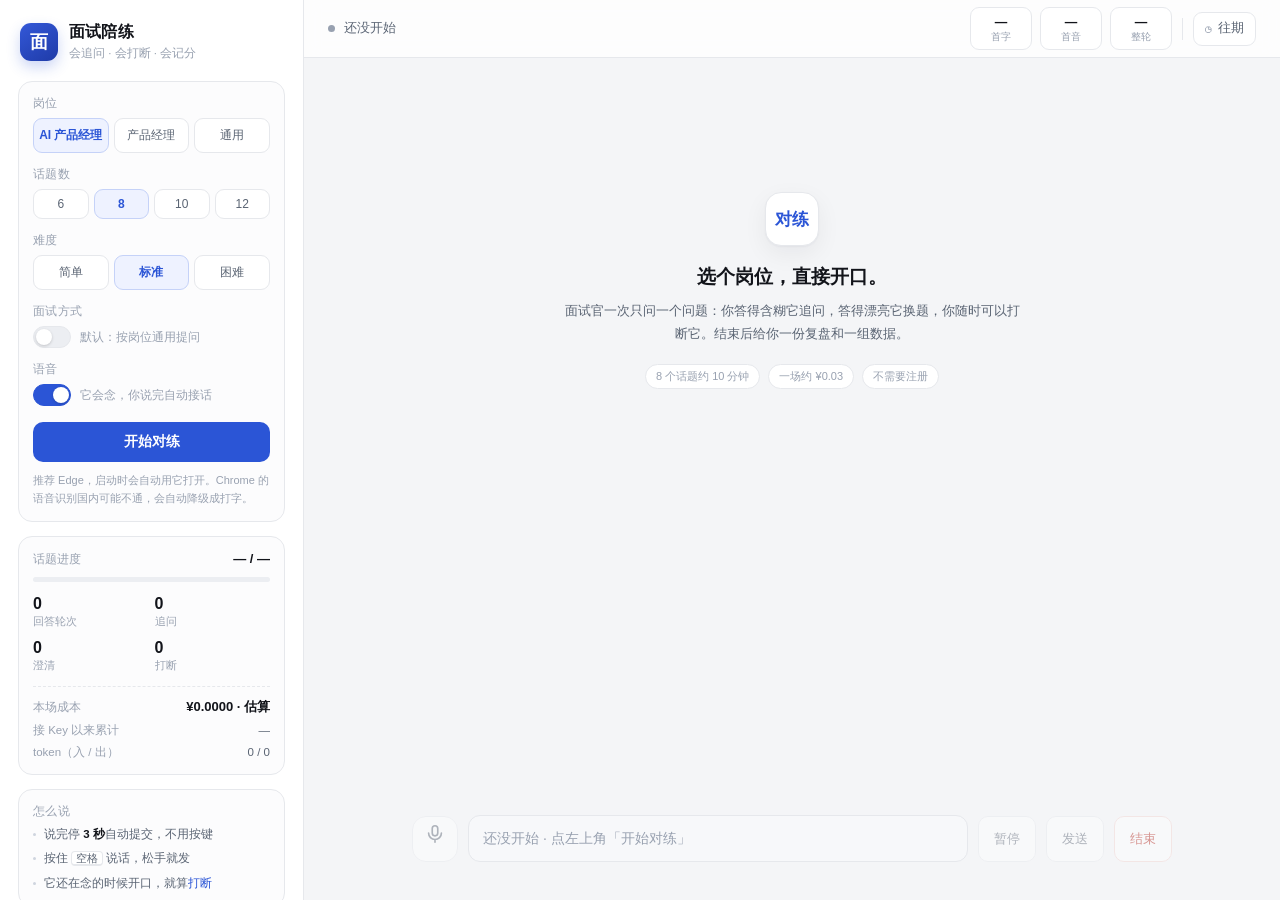
==== web/index.html @ 2a536692 "feat: 可选「按简历面试」——上传或粘贴简历，面试官从简历里挑项目追问 - 首页加「面试方式」开关，默认关；打开才显示上传区（.docx/.txt/.md 或粘贴正文） - server: 新增 " ====
<!DOCTYPE html>
<html lang="zh-CN">
<head>
<meta charset="utf-8">
<meta name="viewport" content="width=device-width, initial-scale=1">
<title>面试陪练 · 会追问、会打断、会记分</title>
<link rel="stylesheet" href="style.css">
</head>
<body>
<div class="app">

  <aside class="side">
    <div class="brand">
      <div class="logo">面</div>
      <div class="brand-txt">
        <h1>面试陪练</h1>
        <p>会追问 · 会打断 · 会记分</p>
      </div>
    </div>

    <section class="card" id="setupCard">
      <div class="lab">岗位</div>
      <div class="seg" id="roleSeg" data-value="ai_pm">
        <button data-v="ai_pm" class="on">AI 产品经理</button>
        <button data-v="pm">产品经理</button>
        <button data-v="general">通用</button>
      </div>

      <div class="lab">话题数</div>
      <div class="seg tiny" id="roundSeg" data-value="8">
        <button data-v="6">6</button>
        <button data-v="8" class="on">8</button>
        <button data-v="10">10</button>
        <button data-v="12">12</button>
      </div>

      <div class="lab">难度</div>
      <div class="seg" id="levelSeg" data-value="normal">
        <button data-v="easy">简单</button>
        <button data-v="normal" class="on">标准</button>
        <button data-v="hard">困难</button>
      </div>

      <div class="lab">面试方式</div>
      <div class="row">
        <button class="switch" id="resumeSwitch" aria-label="按简历面试"><span></span></button>
        <span class="hint2" id="resumeHint">默认：按岗位通用提问</span>
      </div>
      <div class="resume-box" id="resumeBox" hidden>
        <label class="resume-drop" id="resumeDrop">
          <input type="file" id="resumeFile" accept=".docx,.txt,.md" hidden>
          <b>选简历文件</b>
          <span>.docx / .txt / .md　PDF 请先另存为 .docx</span>
        </label>
        <textarea id="resumePaste" rows="4" placeholder="也可以把简历正文粘贴到这里……"></textarea>
        <div class="resume-meta" id="resumeMeta">还没读到内容</div>
      </div>

      <div class="lab">语音</div>
      <div class="row">
        <button class="switch on" id="voiceSwitch" aria-label="语音开关"><span></span></button>
        <span class="hint2" id="voiceHint">它会念，你说完自动接话</span>
      </div>

      <button class="primary" id="startBtn">开始对练</button>
      <p class="fine">推荐 Edge，启动时会自动用它打开。Chrome 的语音识别国内可能不通，会自动降级成打字。</p>
    </section>

    <section class="card metrics">
      <div class="mrow">
        <span>话题进度</span>
        <b id="mQ">— / —</b>
      </div>
      <div class="bar"><i id="mBar"></i></div>
      <div class="grid2">
        <div><b id="mTurns">0</b><i>回答轮次</i></div>
        <div><b id="mProbe">0</b><i>追问</i></div>
        <div><b id="mClarify">0</b><i>澄清</i></div>
        <div><b id="mInterrupt">0</b><i>打断</i></div>
      </div>
      <div class="costline">
        <span>本场成本</span>
        <b id="mCost">¥0.0000</b>
      </div>
      <div class="costline sub">
        <span>接 Key 以来累计</span>
        <b id="mSpend">—</b>
      </div>
      <div class="costline sub">
        <span>token（入 / 出）</span>
        <b id="mTokens">0 / 0</b>
      </div>
    </section>

    <section class="card tips">
      <div class="lab">怎么说</div>
      <ul>
        <li>说完停 <b>3 秒</b>自动提交，不用按键</li>
        <li>按住 <kbd>空格</kbd> 说话，松手就发</li>
        <li>它还在念的时候开口，就算<span class="em">打断</span></li>
      </ul>
    </section>

    <div class="spacer"></div>
    <div class="foot">
      <span class="dot" id="modeDot"></span>
      <span id="modeText">检测中…</span>
    </div>
  </aside>

  <main class="stage">
    <header class="top">
      <div class="status">
        <span class="pulse" id="pulse"></span>
        <span id="statusText">还没开始</span>
      </div>
      <div class="top-right">
        <div class="hud">
          <div class="chip"><b id="hudFirst">—</b><i>首字</i></div>
          <div class="chip"><b id="hudAudio">—</b><i>首音</i></div>
          <div class="chip"><b id="hudTotal">—</b><i>整轮</i></div>
        </div>
        <span class="top-div"></span>
        <button class="hist-btn" id="histBtn" title="往期复盘">
          <span class="hist-ico">◷</span>
          <span class="hist-lab">往期</span>
          <span class="hist-n" id="histCount"></span>
        </button>
      </div>
    </header>

    <div class="chat" id="chat">
      <div class="empty" id="empty">
        <div class="empty-mark">对练</div>
        <h2>选个岗位，直接开口。</h2>
        <p>面试官一次只问一个问题：你答得含糊它追问，答得漂亮它换题，你随时可以打断它。结束后给你一份复盘和一组数据。</p>
        <div class="empty-tips">
          <span>8 个话题约 10 分钟</span>
          <span>一场约 ¥0.03</span>
          <span>不需要注册</span>
        </div>
      </div>
    </div>

    <div class="composer" id="composer">
      <button class="mic" id="micBtn" title="点一下开始说（也可以按住空格）" disabled>
        <svg viewBox="0 0 24 24" width="22" height="22" fill="none" stroke="currentColor" stroke-width="1.8" stroke-linecap="round">
          <rect x="9" y="3" width="6" height="11" rx="3"/><path d="M5 11a7 7 0 0 0 14 0M12 18v3"/>
        </svg>
        <span class="ring"></span>
      </button>
      <div class="inputwrap">
        <textarea id="textInput" rows="1" placeholder="还没开始 · 点左上角「开始对练」" autocomplete="off" disabled></textarea>
      </div>
      <button class="ghost" id="pauseBtn" title="暂停 / 继续整场对练（按一下冻结，再按一下接着来）" disabled>暂停</button>
      <button class="ghost" id="sendBtn" disabled>发送</button>
      <button class="ghost danger" id="endBtn" disabled>结束</button>
    </div>

    <div class="tipbar" id="tipbar"></div>
  </main>
</div>

<div class="modal" id="modal" hidden>
  <div class="modal-card">
    <button class="close" id="closeModal" aria-label="关闭">×</button>
    <div class="modal-body">
    <div class="report-head">
      <div class="score-ring" id="scoreRing"><span id="scoreNum">—</span><i>分</i></div>
      <div class="report-title">
        <h3 id="reportVerdict">复盘</h3>
        <p id="reportSub">—</p>
      </div>
    </div>

    <div class="two">
      <div>
        <h4>三条优势</h4>
        <ul id="strengths"></ul>
      </div>
      <div>
        <h4>三条改进</h4>
        <ol id="improvements"></ol>
      </div>
    </div>

    <h4>本场数据</h4>
    <table class="tbl" id="reportTable"></table>

    <div id="samplesWrap" hidden>
      <h4>逐题：他问的、你怎么答的、可以怎么答</h4>
      <div class="samples" id="samples"></div>
    </div>

    <div id="transcriptWrap" hidden>
      <h4>对话回顾</h4>
      <div class="turns" id="transcript"></div>
    </div>
    </div>

    <div class="actions">
      <button class="primary" id="againBtn">再练一场</button>
      <button class="ghost" id="downloadBtn">下载复盘 .md</button>
    </div>
  </div>
</div>

<div class="modal" id="histModal" hidden>
  <div class="modal-card hist-card">
    <button class="close" id="closeHist" aria-label="关闭">×</button>
    <h3 class="hist-title">往期复盘</h3>
    <p class="hist-desc">每一场都存了复盘和对话，点一场看当时怎么答的。</p>
    <div class="hist-list" id="histList"></div>
  </div>
</div>

<script src="app.js"></script>
</body>
</html>
---- web/style.css ----
:root {
  --bg: #f4f5f7;
  --panel: #ffffff;
  --line: #e6e8ec;
  --line-2: #eef0f3;
  --ink: #12141a;
  --ink2: #5a6473;
  --ink3: #98a1b0;
  --accent: #2b55d6;
  --accent-soft: #eef2ff;
  --amber: #a16207;
  --amber-bg: #fef7e0;
  --violet: #6d28d9;
  --violet-bg: #f4ecff;
  --green: #067a5b;
  --green-bg: #e3f7ef;
  --gray: #4b5563;
  --gray-bg: #eef0f3;
  --red: #b42318;
  --shadow: 0 1px 2px rgba(16, 24, 40, .04), 0 8px 24px rgba(16, 24, 40, .06);
}

* { box-sizing: border-box; }

html, body { height: 100%; }

body {
  margin: 0;
  background: var(--bg);
  color: var(--ink);
  font-family: -apple-system, BlinkMacSystemFont, "Segoe UI", "PingFang SC",
    "Microsoft YaHei", "Hiragino Sans GB", sans-serif;
  font-size: 14px;
  -webkit-font-smoothing: antialiased;
}

button { font-family: inherit; cursor: pointer; }
h1, h2, h3, h4, p { margin: 0; }

.app {
  display: grid;
  grid-template-columns: 304px minmax(0, 1fr);
  grid-template-rows: minmax(0, 1fr);
  height: 100vh;
  height: 100dvh;
  overflow: hidden;
}

/* ---------------------------------------------------------------- 侧栏 */

.side {
  background: var(--panel);
  border-right: 1px solid var(--line);
  padding: 20px 18px 16px;
  display: flex;
  flex-direction: column;
  gap: 14px;
  overflow-y: auto;
}

.brand { display: flex; align-items: center; gap: 11px; padding: 2px 2px 6px; }

.logo {
  width: 38px; height: 38px; border-radius: 11px;
  background: linear-gradient(145deg, #3358d8, #1f3ba8);
  color: #fff; font-size: 18px; font-weight: 600;
  display: grid; place-items: center;
  box-shadow: 0 6px 14px rgba(43, 85, 214, .24);
}

.brand-txt h1 { font-size: 16px; font-weight: 650; letter-spacing: .2px; }
.brand-txt p { font-size: 11.5px; color: var(--ink3); margin-top: 3px; }

.card {
  background: #fcfcfd;
  border: 1px solid var(--line);
  border-radius: 14px;
  padding: 14px;
}

.lab {
  font-size: 11.5px;
  color: var(--ink3);
  margin: 0 0 7px;
  letter-spacing: .3px;
}
.lab:not(:first-child) { margin-top: 14px; }

.seg { display: grid; grid-template-columns: repeat(3, 1fr); gap: 5px; }
.seg.tiny { grid-template-columns: repeat(4, 1fr); }

.seg button {
  border: 1px solid var(--line);
  background: #fff;
  color: var(--ink2);
  border-radius: 9px;
  padding: 8px 4px;
  font-size: 12px;
  transition: .16s;
  white-space: nowrap;
}
.seg button:hover { border-color: #c9d2e6; color: var(--ink); }
.seg button.on {
  background: var(--accent-soft);
  border-color: #c5d2f8;
  color: var(--accent);
  font-weight: 600;
}
.seg.tiny button { padding: 7px 0; }

.row { display: flex; align-items: center; gap: 9px; }

.switch {
  width: 38px; height: 22px; border-radius: 99px;
  border: 1px solid var(--line); background: #eceef2;
  position: relative; padding: 0; transition: .18s;
  flex: none;
}
.switch span {
  position: absolute; top: 2px; left: 2px;
  width: 16px; height: 16px; border-radius: 50%;
  background: #fff; box-shadow: 0 1px 3px rgba(0, 0, 0, .18);
  transition: .18s;
}
.switch.on { background: var(--accent); border-color: var(--accent); }
.switch.on span { left: 19px; }

.hint2 { font-size: 11.5px; color: var(--ink3); line-height: 1.4; }

/* 简历模式：关着时完全不占位置，打开才展开上传区 */
.resume-box { margin-top: 8px; }
.resume-drop {
  display: block; border: 1px dashed #cfd7e6; border-radius: 10px;
  padding: 10px 12px; text-align: center; cursor: pointer;
  background: #fafbfd; transition: border-color .15s, background .15s;
}
.resume-drop:hover { border-color: var(--accent); background: var(--accent-soft); }
.resume-drop b { display: block; font-size: 12.5px; color: var(--ink); font-weight: 600; }
.resume-drop span { display: block; margin-top: 3px; font-size: 11px; color: var(--ink3); line-height: 1.5; }
#resumePaste {
  width: 100%; margin-top: 8px; border: 1px solid var(--line); border-radius: 10px;
  padding: 9px 10px; font-family: inherit; font-size: 12.5px; line-height: 1.6;
  color: var(--ink); background: #fff; resize: vertical; min-height: 76px; box-sizing: border-box;
}
#resumePaste::placeholder { color: var(--ink3); }
#resumePaste:focus { outline: none; border-color: #c3cfe8; box-shadow: 0 0 0 3px rgba(43, 85, 214, .08); }
.resume-meta { margin-top: 6px; font-size: 11px; color: var(--ink3); line-height: 1.5; }
.resume-meta.ok { color: #1a7f4b; }
.resume-meta.bad { color: #c0392b; }

.primary {
  width: 100%;
  margin-top: 16px;
  background: var(--accent);
  color: #fff;
  border: none;
  border-radius: 10px;
  padding: 11px;
  font-size: 13.5px;
  font-weight: 600;
  transition: .16s;
}
.primary:hover { background: #2449be; }
.primary:disabled { background: #b9c2d6; cursor: not-allowed; }

.fine {
  font-size: 11px;
  color: var(--ink3);
  line-height: 1.6;
  margin-top: 10px;
}

/* 指标卡 */

.metrics { background: #fcfcfd; }
.mrow { display: flex; justify-content: space-between; align-items: baseline; font-size: 12px; color: var(--ink3); }
.mrow b { color: var(--ink); font-size: 13px; font-variant-numeric: tabular-nums; }

.bar {
  height: 5px; border-radius: 99px; background: #eceef2;
  margin: 9px 0 13px; overflow: hidden;
}
.bar i { display: block; height: 100%; width: 0; background: var(--accent); border-radius: 99px; transition: width .4s ease; }

.grid2 { display: grid; grid-template-columns: 1fr 1fr; gap: 10px 6px; }
.grid2 div { display: flex; flex-direction: column; gap: 2px; }
.grid2 b { font-size: 16px; font-weight: 650; font-variant-numeric: tabular-nums; }
.grid2 i { font-size: 10.5px; color: var(--ink3); font-style: normal; }

.costline {
  display: flex; justify-content: space-between; align-items: baseline;
  margin-top: 13px; padding-top: 11px; border-top: 1px dashed var(--line);
  font-size: 11.5px; color: var(--ink3);
}
.costline b { font-size: 13px; color: var(--ink); font-variant-numeric: tabular-nums; }
.costline.sub { margin-top: 7px; padding-top: 0; border: none; }
.costline.sub b { font-size: 11.5px; color: var(--ink2); font-weight: 500; }

.spacer { flex: 1; min-height: 6px; }

.foot { display: flex; align-items: center; gap: 7px; font-size: 11px; color: var(--ink3); padding: 2px 4px; }
.dot { width: 6px; height: 6px; border-radius: 50%; background: var(--ink3); }
.dot.live { background: #12b76a; box-shadow: 0 0 0 3px rgba(18, 183, 106, .14); }
.dot.mock { background: #f79009; box-shadow: 0 0 0 3px rgba(247, 144, 9, .14); }

/* ---------------------------------------------------------------- 主区 */

.stage { display: flex; flex-direction: column; min-width: 0; min-height: 0; overflow: hidden; background: var(--bg); }

.top {
  height: 58px;
  flex: none;
  display: flex; align-items: center; justify-content: space-between;
  padding: 0 24px;
  border-bottom: 1px solid var(--line);
  background: rgba(255, 255, 255, .78);
  backdrop-filter: blur(8px);
}

.status { display: flex; align-items: center; gap: 9px; font-size: 12.5px; color: var(--ink2); }

.pulse {
  width: 7px; height: 7px; border-radius: 50%; background: var(--ink3);
  transition: .2s;
}
.pulse.on { background: #12b76a; animation: beat 1.6s infinite; }
.pulse.think { background: var(--accent); animation: beat 1s infinite; }
.pulse.rec { background: #e5484d; animation: beat .9s infinite; }
.pulse.speak { background: #12b76a; animation: beat .8s infinite; }

@keyframes beat {
  0% { box-shadow: 0 0 0 0 rgba(18, 183, 106, .4); }
  70% { box-shadow: 0 0 0 6px rgba(18, 183, 106, 0); }
  100% { box-shadow: 0 0 0 0 rgba(18, 183, 106, 0); }
}

.hud { display: flex; gap: 8px; }
.chip {
  min-width: 62px;
  background: #fff;
  border: 1px solid var(--line);
  border-radius: 9px;
  padding: 6px 10px 5px;
  text-align: center;
  line-height: 1.3;
}
.chip b { display: block; font-size: 12.5px; font-variant-numeric: tabular-nums; }
.chip i { display: block; margin-top: 1px; font-size: 9.5px; color: var(--ink3); font-style: normal; letter-spacing: .4px; }
.chip.warn b { color: var(--amber); }
.chip.bad b { color: var(--red); }

/* 对话 */

.chat {
  flex: 1;
  min-height: 0;
  overflow-y: auto;
  overscroll-behavior: contain;
  padding: 26px 24px 10px;
  scroll-behavior: smooth;
  display: flex;
  flex-direction: column;
  align-items: center;
}

.chat-inner { width: 100%; max-width: 760px; }

.empty {
  max-width: 460px;
  margin: 12vh auto 0;
  text-align: center;
  color: var(--ink2);
  width: 100%;
}
.empty-mark {
  width: 54px; height: 54px; margin: 0 auto 18px;
  border-radius: 16px; background: #fff; border: 1px solid var(--line);
  display: grid; place-items: center;
  font-size: 17px; color: var(--accent); font-weight: 600;
  box-shadow: var(--shadow);
}
.empty h2 { font-size: 19px; color: var(--ink); font-weight: 620; margin-bottom: 10px; }
.empty p { font-size: 13px; line-height: 1.75; color: var(--ink2); }
.empty-tips { display: flex; gap: 8px; justify-content: center; margin-top: 18px; flex-wrap: wrap; }
.empty-tips span {
  font-size: 11px; color: var(--ink3);
  border: 1px solid var(--line); background: #fff;
  border-radius: 99px; padding: 4px 10px;
}

.msg { display: flex; gap: 10px; margin-bottom: 20px; animation: rise .26s ease both; }
.msg.me { flex-direction: row-reverse; }

@keyframes rise {
  from { opacity: 0; transform: translateY(6px); }
  to { opacity: 1; transform: none; }
}

.avatar {
  width: 30px; height: 30px; flex: none;
  border-radius: 9px; display: grid; place-items: center;
  font-size: 11.5px; font-weight: 600;
}
.msg.agent .avatar { background: #eef1f6; color: #435066; }
.msg.me .avatar { background: var(--accent-soft); color: var(--accent); }

.col { min-width: 0; max-width: min(78%, 580px); display: flex; flex-direction: column; }
.msg.me .col { align-items: flex-end; }

.tagline { display: flex; align-items: center; gap: 7px; margin: 0 0 6px 2px; font-size: 10.5px; color: var(--ink3); }
.tag {
  font-size: 10px; padding: 2px 7px; border-radius: 99px;
  background: var(--blue-bg, var(--accent-soft)); color: var(--accent);
  letter-spacing: .3px;
}
.tag.probe { background: var(--amber-bg); color: var(--amber); }
.tag.clarify { background: var(--gray-bg); color: var(--gray); }
.tag.switch { background: var(--violet-bg); color: var(--violet); }
.tag.close { background: var(--green-bg); color: var(--green); }

.bubble {
  padding: 12px 15px;
  border-radius: 13px;
  font-size: 14.5px;
  line-height: 1.72;
  word-break: break-word;
  white-space: pre-wrap;
}
.msg.agent .bubble {
  background: #fff;
  border: 1px solid var(--line);
  border-top-left-radius: 5px;
  color: var(--ink);
}
.msg.me .bubble {
  background: var(--accent);
  color: #fff;
  border-top-right-radius: 5px;
}
.msg.me .bubble.ghosted { background: #e8ebf0; color: var(--ink2); font-style: italic; }

.bubble .caret {
  display: inline-block; width: 2px; height: 15px;
  background: var(--accent); margin-left: 2px; vertical-align: -2px;
  animation: blink 1s steps(2) infinite;
}
@keyframes blink { 50% { opacity: 0; } }

.notice {
  max-width: 760px; margin: 0 auto 16px;
  text-align: center; font-size: 11.5px; color: var(--ink3);
}
.notice b { color: var(--amber); font-weight: 600; }

/* 输入区 */

.composer {
  flex: none;
  display: flex;
  align-items: flex-end;   /* 输入框会长高，按钮贴底更稳 */
  gap: 10px;
  padding: 14px 24px 8px;
  max-width: 808px;
  width: 100%;
  margin: 0 auto;
}

.mic {
  width: 46px; height: 46px; flex: none;
  border-radius: 14px; border: 1px solid var(--line);
  background: #fff; color: var(--ink2);
  display: grid; place-items: center; position: relative;
  transition: .18s;
}
.mic:hover:not(:disabled) { border-color: #c9d2e6; color: var(--ink); }
.mic:disabled { opacity: .45; cursor: not-allowed; }
.mic.on { background: #e5484d; border-color: #e5484d; color: #fff; }
.mic.on .ring {
  position: absolute; inset: -5px; border-radius: 18px;
  border: 2px solid rgba(229, 72, 77, .35);
  animation: ripple 1.3s infinite;
}
@keyframes ripple {
  0% { transform: scale(.96); opacity: .8; }
  100% { transform: scale(1.1); opacity: 0; }
}

.inputwrap { flex: 1; min-width: 0; }
/* 用 textarea 而不是 input：一句话识别出来动辄四五十字，单行框只能看到开头，
   用户根本不知道自己后面说了什么、有没有录进去。这里让它换行、长到 4 行停住。 */
.inputwrap textarea {
  display: block;
  width: 100%;
  border: 1px solid var(--line);
  background: #fff;
  border-radius: 12px;
  padding: 12px 14px;
  font-size: 14px;
  line-height: 1.5;
  font-family: inherit;
  color: var(--ink);
  outline: none;
  transition: .16s;
  resize: none;
  min-height: 46px;
  max-height: 116px;
  overflow-y: auto;
  box-sizing: border-box;
}
.inputwrap textarea:focus { border-color: #b9c6e8; box-shadow: 0 0 0 3px rgba(43, 85, 214, .08); }
.inputwrap textarea:disabled { background: #f7f8fa; color: var(--ink3); }
.inputwrap textarea::placeholder { color: var(--ink3); }

.ghost {
  border: 1px solid var(--line);
  background: #fff;
  color: var(--ink2);
  border-radius: 10px;
  padding: 0 15px;
  height: 46px;
  font-size: 13px;
  transition: .16s;
  flex: none;
}
.ghost:hover:not(:disabled) { border-color: #c9d2e6; color: var(--ink); }
.ghost:disabled { opacity: .45; cursor: not-allowed; }
.ghost.on { background: var(--amber-bg); border-color: #f0d9a8; color: var(--amber); }
.ghost.danger { color: var(--red); border-color: #f2d4d1; }
.ghost.danger:hover:not(:disabled) { background: #fff6f5; }

.tipbar {
  flex: none;
  height: 30px;
  text-align: center;
  font-size: 11px;
  color: var(--ink3);
  padding-bottom: 8px;
  line-height: 16px;
}
.tipbar b { color: var(--ink2); font-weight: 500; }

/* 打断标记 */

.interrupt-flag {
  display: inline-flex; align-items: center; gap: 5px;
  margin-top: 8px;
  font-size: 10.5px; color: var(--amber);
  background: var(--amber-bg);
  border-radius: 99px; padding: 2px 8px;
}

/* ---------------------------------------------------------------- 复盘 */

.modal {
  position: fixed; inset: 0;
  background: rgba(18, 22, 32, .38);
  backdrop-filter: blur(3px);
  display: grid; place-items: center;
  padding: 24px;
  z-index: 50;
}
.modal[hidden] { display: none; }

.modal-card {
  background: #fff;
  width: min(760px, 100%);
  max-height: 86vh;
  display: flex;
  flex-direction: column;
  overflow: hidden;
  border-radius: 18px;
  padding: 26px 28px;
  position: relative;
  box-shadow: 0 24px 60px rgba(16, 24, 40, .22);
  animation: rise .28s ease both;
}

/* 头尾固定、中间滚动：按钮永远看得见，内容不会被压在按钮下面 */
.modal-body {
  min-height: 0;
  overflow-y: auto;
  overscroll-behavior: contain;
  padding-right: 6px;
  margin-right: -6px;
}

.close {
  position: absolute; top: 14px; right: 14px;
  width: 30px; height: 30px; border-radius: 9px;
  border: none; background: #f2f4f7; color: var(--ink2);
  font-size: 18px; line-height: 1;
}
.close:hover { background: #e8ebf0; }

.report-head { display: flex; align-items: center; gap: 18px; margin-bottom: 22px; }

.score-ring {
  width: 78px; height: 78px; flex: none;
  border-radius: 50%;
  background: conic-gradient(var(--accent) calc(var(--p, 0) * 1%), #edeff3 0);
  display: grid; place-items: center;
  position: relative;
}
.score-ring::after {
  content: ""; position: absolute; inset: 6px; background: #fff; border-radius: 50%;
}
.score-ring span {
  position: relative; z-index: 1;
  font-size: 24px; font-weight: 680; font-variant-numeric: tabular-nums;
}
.score-ring i {
  position: relative; z-index: 1; font-style: normal;
  font-size: 9px; color: var(--ink3); margin-left: 1px;
}

.report-title h3 { font-size: 17px; font-weight: 620; }
.report-title p { font-size: 11.5px; color: var(--ink3); margin-top: 5px; }

.two { display: grid; grid-template-columns: 1fr 1fr; gap: 22px; margin-bottom: 20px; }

h4 { font-size: 12px; color: var(--ink3); font-weight: 600; letter-spacing: .4px; margin-bottom: 9px; }

ul, ol { margin: 0; padding-left: 16px; font-size: 12.5px; line-height: 1.8; color: var(--ink2); }
ul li::marker { color: #12b76a; }
ol li::marker { color: var(--accent); font-weight: 600; }
ul li b, ol li b { color: var(--ink); font-weight: 600; }

.tbl { width: 100%; border-collapse: collapse; font-size: 12px; margin-bottom: 4px; }
.tbl td { padding: 7px 0; border-bottom: 1px solid var(--line-2); color: var(--ink2); }
.tbl td:last-child { text-align: right; color: var(--ink); font-variant-numeric: tabular-nums; }
.tbl tr:last-child td { border-bottom: none; }

/* 逐题参考答法：默认收起，点按钮才展开 */
.samples { display: flex; flex-direction: column; gap: 8px; }
.sample-note {
  font-size: 11.5px; line-height: 1.6; color: var(--amber);
  background: var(--amber-bg); border: 1px solid #f0d9a8;
  border-radius: 10px; padding: 8px 11px;
}
.sample-item {
  border: 1px solid var(--line);
  border-radius: 12px;
  background: #fcfcfd;
  overflow: hidden;
}
.sample-head {
  display: flex; align-items: flex-start; gap: 10px;
  width: 100%; padding: 11px 13px;
  background: none; border: none; text-align: left;
  font: inherit; cursor: pointer;
}
.sample-head:hover { background: #f7f9fc; }
.sample-q { flex: 1; min-width: 0; font-size: 12.5px; color: var(--ink); line-height: 1.55; }
.sample-cmt { display: block; margin-top: 3px; font-size: 11px; color: var(--ink3); }
.sample-toggle {
  flex: none; font-size: 11px; color: var(--accent);
  border: 1px solid #c5d2f8; background: var(--accent-soft);
  border-radius: 99px; padding: 2px 9px; white-space: nowrap;
}
.sample-body {
  padding: 0 13px 12px; font-size: 12.5px; line-height: 1.75; color: var(--ink2);
  border-top: 1px dashed var(--line);
}
.sample-body .lab2 { display: block; margin: 9px 0 4px; font-size: 10.5px; color: var(--ink3); }
.sample-body .mine { color: var(--ink3); }

.actions { display: flex; gap: 10px; margin-top: 20px; }
.actions .primary { width: auto; flex: 1; margin: 0; }
.actions .ghost { flex: none; padding: 0 18px; }

@media (max-width: 900px) {
  .app { grid-template-columns: 1fr; }
  .side { display: none; }
}

@media (max-width: 560px) {
  .top { padding: 0 14px; gap: 8px; }
  .top-right { gap: 7px; }
  .hist-lab { display: none; }
  .hist-btn { padding: 0 9px; }
  .chip { min-width: 54px; padding: 6px 6px 5px; }
  .hud { gap: 6px; }
}

/* ---------------------------------------------------------------- 往期复盘 */

/* 入口在顶栏右上角：侧栏在窄屏会整块隐藏，放顶栏才不会跟着消失 */
.top-right { display: flex; align-items: center; gap: 10px; }
.top-div { width: 1px; height: 22px; background: var(--line); }

.hist-btn {
  display: flex; align-items: center; gap: 6px;
  height: 34px;
  padding: 0 11px;
  background: #fff;
  border: 1px solid var(--line);
  border-radius: 9px;
  color: var(--ink2);
  font: inherit;
  font-size: 12.5px;
  cursor: pointer;
  transition: .16s;
}
.hist-btn:hover { border-color: #cfd6e4; color: var(--ink); background: #fbfcfe; }
.hist-btn:active { transform: translateY(.5px); }
.hist-ico { color: var(--ink3); font-size: 13px; line-height: 1; }
.hist-n {
  font-size: 11px; color: var(--ink3);
  background: var(--gray-bg); border-radius: 999px;
  min-width: 17px; padding: 1px 6px; text-align: center;
  font-variant-numeric: tabular-nums;
}
.hist-n:empty { display: none; }

.hist-card { width: min(600px, 100%); }
.hist-title { margin: 0 0 4px; font-size: 16px; }
.hist-desc { margin: 0 0 14px; font-size: 12px; color: var(--ink2); }
.hist-list { display: flex; flex-direction: column; gap: 8px; }
.hist-item {
  display: flex; align-items: center; gap: 12px;
  padding: 11px 13px;
  border: 1px solid var(--line); border-radius: 12px;
  background: #fcfcfd; cursor: pointer; text-align: left; font: inherit;
}
.hist-item:hover { border-color: #cfd6e4; background: #f7f9fc; }
.hist-item .score {
  flex: none; min-width: 38px; text-align: center;
  font-size: 15px; font-weight: 700; color: var(--accent);
  font-variant-numeric: tabular-nums;
}
.hist-item .score.none { color: var(--ink3); font-size: 12px; font-weight: 400; }
.hist-item .meta { flex: 1; min-width: 0; }
.hist-item .meta b { display: block; font-size: 12.5px; font-weight: 600; }
.hist-item .meta span { font-size: 10.5px; color: var(--ink3); }
.hist-item .verdict {
  font-size: 10.5px; color: var(--ink3); max-width: 42%;
  overflow: hidden; text-overflow: ellipsis; white-space: nowrap;
}

.turns {
  display: flex; flex-direction: column; gap: 9px;
  border-left: 2px solid var(--line-2); padding-left: 12px;
}
.turn { display: flex; gap: 10px; font-size: 12px; line-height: 1.6; }
.turn .who { flex: none; width: 38px; color: var(--ink3); font-size: 10.5px; padding-top: 2px; }
.turn .say { color: var(--ink2); }
.turn.user .say { color: var(--ink); }
.turn .act {
  flex: none; font-size: 9.5px; color: var(--ink3);
  border: 1px solid var(--line); border-radius: 6px; padding: 0 4px;
  align-self: flex-start; margin-top: 3px;
}

.modal-card .actions {
  flex: none;
  margin-top: 16px;
  padding-top: 14px;
  border-top: 1px solid var(--line-2);
}

/* ---------------------------------------------------------------- 侧栏提示 */

.tips ul {
  list-style: none;
  margin: 0; padding: 0;
  display: flex; flex-direction: column; gap: 7px;
}
.tips li {
  position: relative;
  padding-left: 11px;
  font-size: 11.5px;
  line-height: 1.5;
  color: var(--ink2);
}
.tips li::before {
  content: "";
  position: absolute; left: 0; top: 7px;
  width: 3px; height: 3px; border-radius: 50%;
  background: #cfd5df;
}
.tips b { color: var(--ink); font-weight: 600; font-variant-numeric: tabular-nums; }
.tips .em { color: var(--accent); }
.tips kbd {
  font: inherit;
  font-size: 10.5px;
  color: var(--ink2);
  background: #fff;
  border: 1px solid var(--line);
  border-bottom-width: 2px;
  border-radius: 4px;
  padding: 0 4px;
}

/* 屏幕矮的时候，侧栏优先保住设置区和指标，提示卡让位 */
@media (max-height: 840px) {
  .tips { display: none; }
}
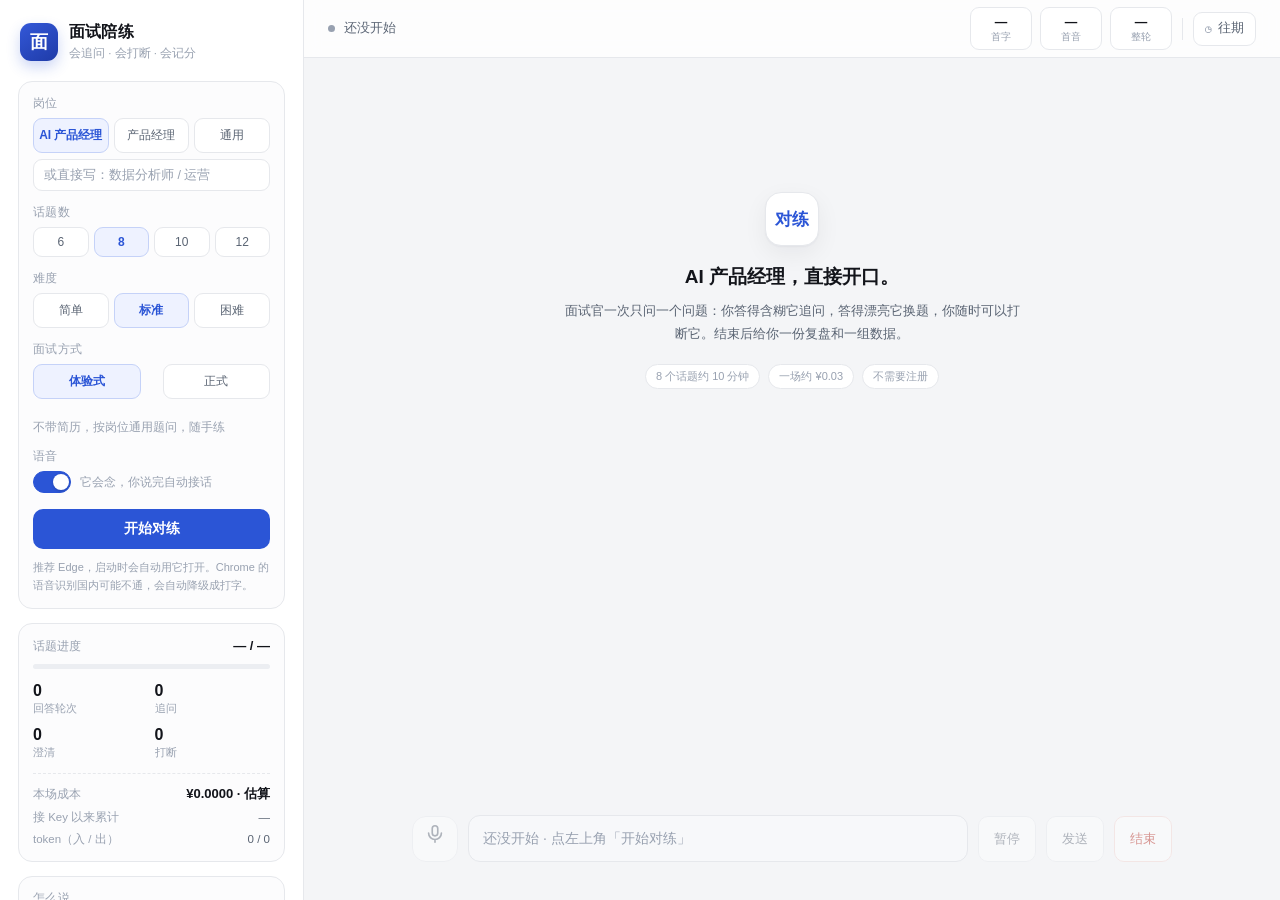
==== commit f1135eed: "feat: 岗位可自己写，面试方式拆成体验式 / 正式两档 原来那个「按简历提问」的开关，文案写着"默认：按岗位通用提问"—— 就在岗位选择下面，看着像在说岗位那排按钮不管用。而且开了关就只有两种状态" ====
--- a/web/index.html
+++ b/web/index.html
@@ -25,6 +25,8 @@
         <button data-v="pm">产品经理</button>
         <button data-v="general">通用</button>
       </div>
+      <input class="txt" id="roleInput" type="text" maxlength="16" autocomplete="off"
+             placeholder="或直接写：数据分析师 / 运营">
 
       <div class="lab">话题数</div>
       <div class="seg tiny" id="roundSeg" data-value="8">
@@ -42,10 +44,11 @@
       </div>
 
       <div class="lab">面试方式</div>
-      <div class="row">
-        <button class="switch" id="resumeSwitch" aria-label="按简历面试"><span></span></button>
-        <span class="hint2" id="resumeHint">默认：按岗位通用提问</span>
-      </div>
+      <div class="seg two" id="formSeg" data-value="casual">
+        <button data-v="casual" class="on">体验式</button>
+        <button data-v="formal">正式</button>
+      </div>
+      <p class="hint2" id="formHint">不带简历，按岗位通用题问，随手练</p>
       <div class="resume-box" id="resumeBox" hidden>
         <label class="resume-drop" id="resumeDrop">
           <input type="file" id="resumeFile" accept=".docx,.txt,.md" hidden>
@@ -132,7 +135,7 @@
     <div class="chat" id="chat">
       <div class="empty" id="empty">
         <div class="empty-mark">对练</div>
-        <h2>选个岗位，直接开口。</h2>
+        <h2><span id="emptyRole">AI 产品经理</span>，直接开口。</h2>
         <p>面试官一次只问一个问题：你答得含糊它追问，答得漂亮它换题，你随时可以打断它。结束后给你一份复盘和一组数据。</p>
         <div class="empty-tips">
           <span>8 个话题约 10 分钟</span>
--- a/web/style.css
+++ b/web/style.css
@@ -88,6 +88,7 @@
 
 .seg { display: grid; grid-template-columns: repeat(3, 1fr); gap: 5px; }
 .seg.tiny { grid-template-columns: repeat(4, 1fr); }
+.seg.two { grid-template-columns: repeat(2, 1fr); }
 
 .seg button {
   border: 1px solid var(--line);
@@ -126,6 +127,20 @@
 .switch.on span { left: 19px; }
 
 .hint2 { font-size: 11.5px; color: var(--ink3); line-height: 1.4; }
+#formHint { margin-top: 7px; }
+#formHint.on { color: var(--accent); }
+
+/* 自己写岗位：预设三个不够用时兜底，留空就还用预设 */
+.txt {
+  width: 100%; margin-top: 6px;
+  border: 1px solid var(--line); border-radius: 9px;
+  padding: 8px 10px; font-family: inherit; font-size: 12.5px;
+  color: var(--ink); background: #fff;
+  transition: border-color .15s, box-shadow .15s;
+}
+.txt::placeholder { color: var(--ink3); }
+.txt:focus { outline: none; border-color: #c3cfe8; box-shadow: 0 0 0 3px rgba(43, 85, 214, .08); }
+.txt.on { border-color: #c5d2f8; background: var(--accent-soft); }
 
 /* 简历模式：关着时完全不占位置，打开才展开上传区 */
 .resume-box { margin-top: 8px; }
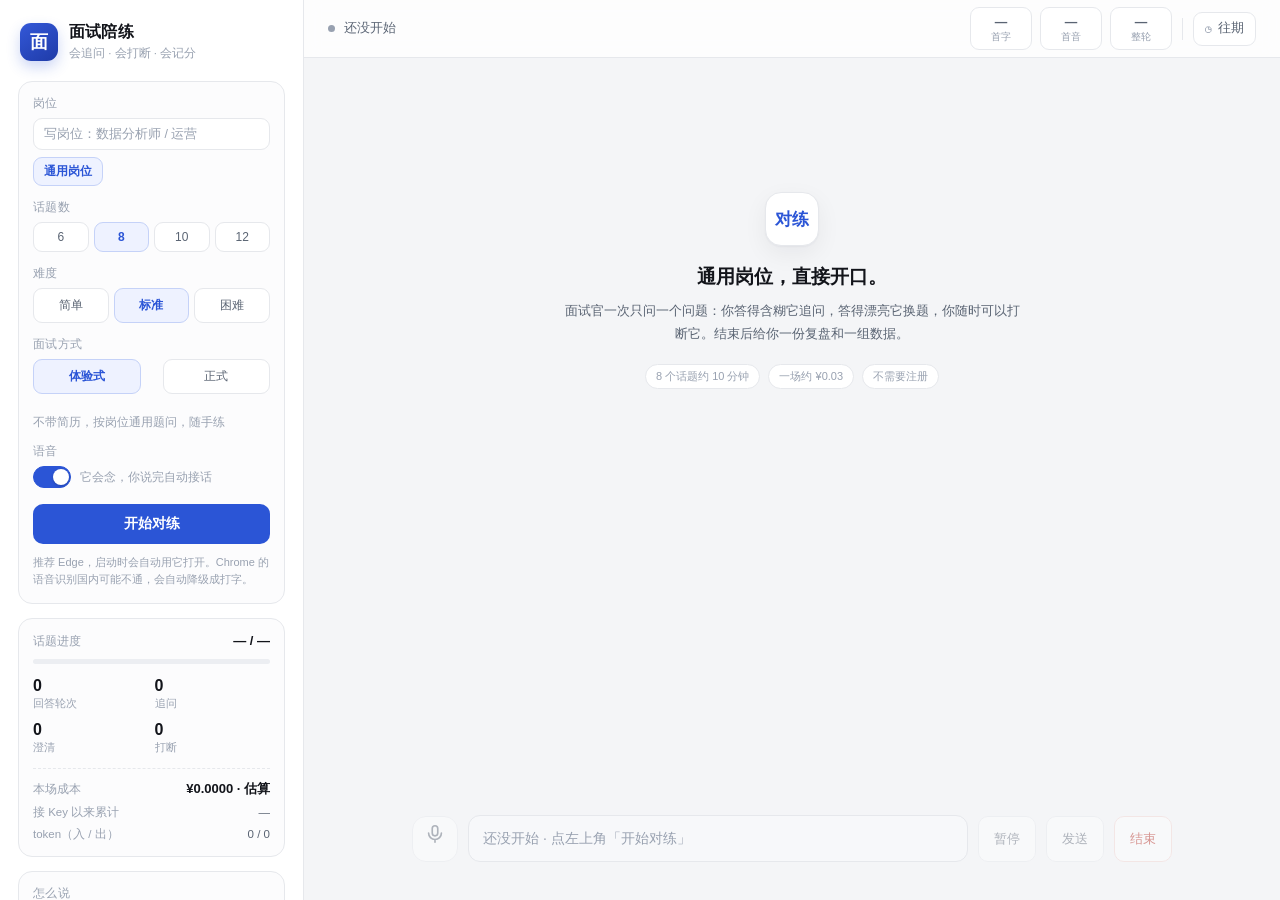
==== commit 76247849: "feat: 岗位只留「通用」+ 手写（带历史），简历支持 PDF 三个改动来自实际使用：  1) 岗位去掉 AI 产品经理 / 产品经理 两个预设    这两个按钮是给产品经理准备的，要面运营、数据分" ====
--- a/web/index.html
+++ b/web/index.html
@@ -20,13 +20,15 @@
 
     <section class="card" id="setupCard">
       <div class="lab">岗位</div>
-      <div class="seg" id="roleSeg" data-value="ai_pm">
-        <button data-v="ai_pm" class="on">AI 产品经理</button>
-        <button data-v="pm">产品经理</button>
-        <button data-v="general">通用</button>
-      </div>
-      <input class="txt" id="roleInput" type="text" maxlength="16" autocomplete="off"
-             placeholder="或直接写：数据分析师 / 运营">
+      <div class="role-line">
+        <input class="txt" id="roleInput" type="text" maxlength="16" autocomplete="off"
+               placeholder="写岗位：数据分析师 / 运营">
+        <button class="mini" id="roleHistBtn" type="button" hidden>历史</button>
+      </div>
+      <div class="role-hist" id="roleHist" hidden></div>
+      <div class="role-chips" id="roleSeg" data-value="general">
+        <button type="button" class="chip on" data-v="general">通用岗位</button>
+      </div>
 
       <div class="lab">话题数</div>
       <div class="seg tiny" id="roundSeg" data-value="8">
@@ -51,11 +53,11 @@
       <p class="hint2" id="formHint">不带简历，按岗位通用题问，随手练</p>
       <div class="resume-box" id="resumeBox" hidden>
         <label class="resume-drop" id="resumeDrop">
-          <input type="file" id="resumeFile" accept=".docx,.txt,.md" hidden>
+          <input type="file" id="resumeFile" accept=".docx,.pdf,.txt,.md,.markdown" hidden>
           <b>选简历文件</b>
-          <span>.docx / .txt / .md　PDF 请先另存为 .docx</span>
+          <span>.docx / .pdf / .txt / .md</span>
         </label>
-        <textarea id="resumePaste" rows="4" placeholder="也可以把简历正文粘贴到这里……"></textarea>
+        <textarea id="resumePaste" rows="4" placeholder="也可以把简历正文粘贴到这里……（扫描件、图片型 PDF 只能粘贴）"></textarea>
         <div class="resume-meta" id="resumeMeta">还没读到内容</div>
       </div>
 
@@ -135,7 +137,7 @@
     <div class="chat" id="chat">
       <div class="empty" id="empty">
         <div class="empty-mark">对练</div>
-        <h2><span id="emptyRole">AI 产品经理</span>，直接开口。</h2>
+        <h2><span id="emptyRole">通用岗位</span>，直接开口。</h2>
         <p>面试官一次只问一个问题：你答得含糊它追问，答得漂亮它换题，你随时可以打断它。结束后给你一份复盘和一组数据。</p>
         <div class="empty-tips">
           <span>8 个话题约 10 分钟</span>
--- a/web/style.css
+++ b/web/style.css
@@ -130,7 +130,8 @@
 #formHint { margin-top: 7px; }
 #formHint.on { color: var(--accent); }
 
-/* 自己写岗位：预设三个不够用时兜底，留空就还用预设 */
+/* 自己写岗位：想面什么岗就写什么，写不出来的先用「通用岗位」 */
+.role-line { display: flex; align-items: center; gap: 6px; }
 .txt {
   width: 100%; margin-top: 6px;
   border: 1px solid var(--line); border-radius: 9px;
@@ -138,9 +139,46 @@
   color: var(--ink); background: #fff;
   transition: border-color .15s, box-shadow .15s;
 }
+.role-line .txt { margin-top: 0; flex: 1 1 auto; min-width: 0; }
 .txt::placeholder { color: var(--ink3); }
 .txt:focus { outline: none; border-color: #c3cfe8; box-shadow: 0 0 0 3px rgba(43, 85, 214, .08); }
 .txt.on { border-color: #c5d2f8; background: var(--accent-soft); }
+
+/* 历史岗位：写过的不用再写一遍 */
+.mini {
+  flex: none; height: 33px; padding: 0 9px; border-radius: 9px;
+  border: 1px solid var(--line); background: #fff; color: var(--ink2);
+  font-family: inherit; font-size: 11.5px; cursor: pointer;
+  transition: border-color .15s, color .15s, background .15s;
+}
+.mini:hover { border-color: #c9d2e6; color: var(--ink); }
+.mini.on { background: var(--accent-soft); border-color: #c5d2f8; color: var(--accent); }
+.role-hist {
+  margin-top: 7px; display: flex; flex-wrap: wrap; gap: 5px;
+  padding: 8px 9px; border: 1px solid var(--line); border-radius: 9px; background: #fafbfd;
+}
+.role-hist[hidden] { display: none; }   /* display:flex 会盖掉 [hidden] 的默认值 */
+.role-hist .none { font-size: 11px; color: var(--ink3); }
+.role-hist button {
+  border: 1px solid #e2e8f2; background: #fff; color: var(--ink2);
+  border-radius: 999px; padding: 3px 9px; font-family: inherit;
+  font-size: 11.5px; cursor: pointer; max-width: 100%;
+  overflow: hidden; text-overflow: ellipsis; white-space: nowrap;
+}
+.role-hist button:hover { border-color: #c5d2f8; color: var(--accent); background: var(--accent-soft); }
+.role-hist .clear {
+  border: 0; background: none; color: var(--ink3); font-size: 11px; padding: 3px 2px;
+}
+.role-hist .clear:hover { color: #c0392b; background: none; }
+
+.role-chips { margin-top: 7px; display: flex; gap: 6px; }
+.chip {
+  border: 1px solid var(--line); background: #fff; color: var(--ink2);
+  border-radius: 999px; padding: 5px 12px; font-family: inherit;
+  font-size: 12px; cursor: pointer; transition: .15s;
+}
+.chip:hover { border-color: #c9d2e6; color: var(--ink); }
+.chip.on { background: var(--accent-soft); border-color: #c5d2f8; color: var(--accent); font-weight: 600; }
 
 /* 简历模式：关着时完全不占位置，打开才展开上传区 */
 .resume-box { margin-top: 8px; }
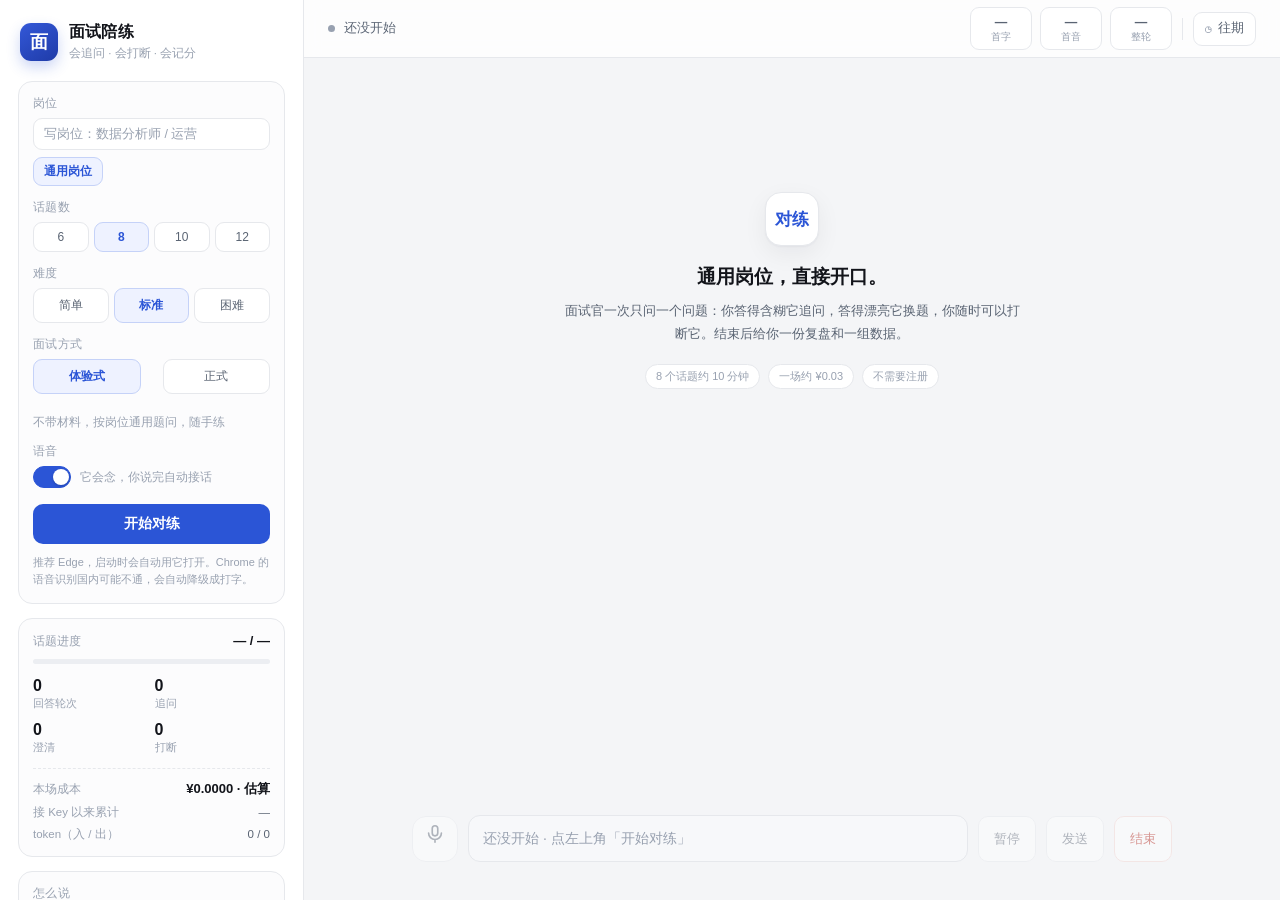
==== commit 2c7ff727: "feat: 正式档可加作品集（多份，按份分配提示词额度） - 前端：简历下面新增作品集区，可多选（最多 6 份）、单独删、同名替换、可粘贴补充说明 - 后端：/api/session/start 接收" ====
--- a/web/index.html
+++ b/web/index.html
@@ -59,6 +59,21 @@
         </label>
         <textarea id="resumePaste" rows="4" placeholder="也可以把简历正文粘贴到这里……（扫描件、图片型 PDF 只能粘贴）"></textarea>
         <div class="resume-meta" id="resumeMeta">还没读到内容</div>
+
+        <div class="pf">
+          <div class="pf-head">
+            <b>作品集</b>
+            <span class="pf-tag">可选 · 可多选</span>
+            <button class="mini" id="pfAddBtn" type="button">＋ 文件</button>
+            <button class="mini" id="pfPasteBtn" type="button">粘贴</button>
+          </div>
+          <input type="file" id="pfFile" multiple
+                 accept=".docx,.pdf,.txt,.md,.markdown" hidden>
+          <div class="pf-list" id="pfList" hidden></div>
+          <textarea id="pfPaste" rows="3" hidden
+                    placeholder="把作品集说明、项目复盘粘进来……（可以只粘贴你最想被问到的那段）"></textarea>
+          <div class="resume-meta" id="pfMeta">还没加作品集。加了它就会挑作品集里的东西问</div>
+        </div>
       </div>
 
       <div class="lab">语音</div>
--- a/web/style.css
+++ b/web/style.css
@@ -190,16 +190,41 @@
 .resume-drop:hover { border-color: var(--accent); background: var(--accent-soft); }
 .resume-drop b { display: block; font-size: 12.5px; color: var(--ink); font-weight: 600; }
 .resume-drop span { display: block; margin-top: 3px; font-size: 11px; color: var(--ink3); line-height: 1.5; }
-#resumePaste {
+#resumePaste, #pfPaste {
   width: 100%; margin-top: 8px; border: 1px solid var(--line); border-radius: 10px;
   padding: 9px 10px; font-family: inherit; font-size: 12.5px; line-height: 1.6;
   color: var(--ink); background: #fff; resize: vertical; min-height: 76px; box-sizing: border-box;
 }
-#resumePaste::placeholder { color: var(--ink3); }
-#resumePaste:focus { outline: none; border-color: #c3cfe8; box-shadow: 0 0 0 3px rgba(43, 85, 214, .08); }
+#resumePaste::placeholder, #pfPaste::placeholder { color: var(--ink3); }
+#resumePaste:focus, #pfPaste:focus { outline: none; border-color: #c3cfe8; box-shadow: 0 0 0 3px rgba(43, 85, 214, .08); }
 .resume-meta { margin-top: 6px; font-size: 11px; color: var(--ink3); line-height: 1.5; }
 .resume-meta.ok { color: #1a7f4b; }
 .resume-meta.bad { color: #c0392b; }
+
+/* 作品集：多份文件，一份一行。放简历下面、跟着「正式」一起展开，
+   但用一条虚线隔开——它和简历是两样东西，混在一起会让人以为只能传一份 */
+.pf { margin-top: 12px; padding-top: 11px; border-top: 1px dashed #e6ebf3; }
+.pf-head { display: flex; align-items: center; gap: 6px; }
+.pf-head b { font-size: 12px; color: var(--ink); font-weight: 600; }
+.pf-tag { flex: 1 1 auto; font-size: 10.5px; color: var(--ink3); }
+.pf-head .mini { height: 26px; padding: 0 8px; font-size: 11px; }
+.pf-list { margin-top: 8px; display: flex; flex-direction: column; gap: 4px; }
+.pf-list[hidden] { display: none; }
+.pf-item {
+  display: flex; align-items: center; gap: 6px; padding: 5px 8px;
+  border: 1px solid var(--line); border-radius: 8px; background: #fff;
+}
+.pf-name {
+  flex: 1 1 auto; min-width: 0; font-size: 11.5px; color: var(--ink2);
+  overflow: hidden; text-overflow: ellipsis; white-space: nowrap;
+}
+.pf-n { flex: none; font-size: 10.5px; color: var(--ink3); font-variant-numeric: tabular-nums; }
+.pf-x {
+  flex: none; width: 18px; height: 18px; line-height: 1; border: 0; border-radius: 5px;
+  background: none; color: var(--ink3); font-size: 14px; cursor: pointer;
+}
+.pf-x:hover { background: #fdecea; color: #c0392b; }
+.pf-more { margin-top: 6px; font-size: 10.5px; color: var(--ink3); }
 
 .primary {
   width: 100%;
